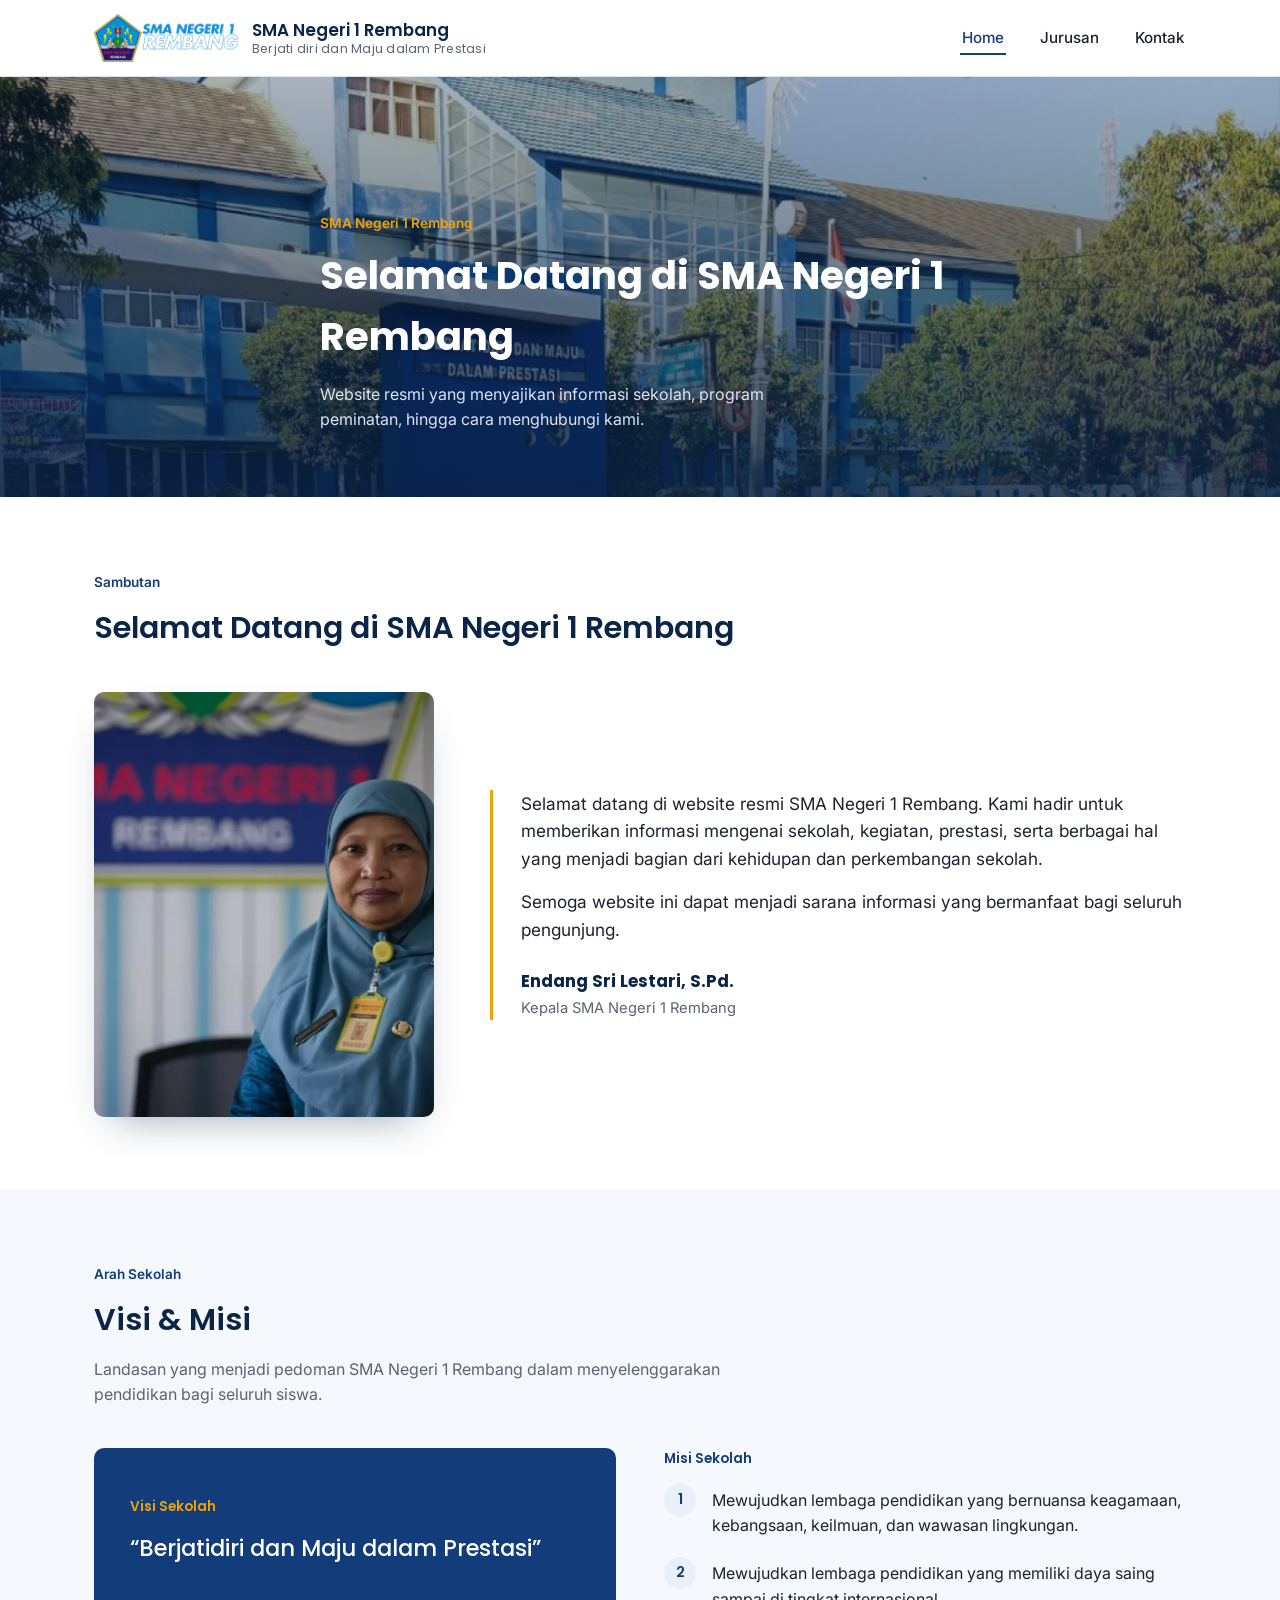
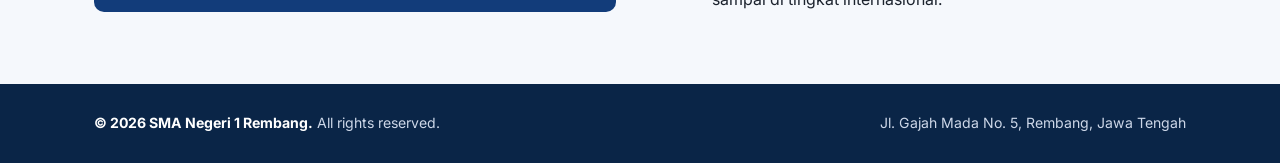
==== Week 3/index.html @ 7b71f978 "add week 3 - website sekolah" ====
<!DOCTYPE html>
<html lang="id">
<head>
<meta charset="UTF-8" />
<meta name="viewport" content="width=device-width, initial-scale=1.0" />
<title>SMA Negeri 1 Rembang — Beranda</title>
<link rel="preconnect" href="https://fonts.googleapis.com" />
<link rel="preconnect" href="https://fonts.gstatic.com" crossorigin />
<link href="https://fonts.googleapis.com/css2?family=Inter:wght@400;500;600&family=Poppins:wght@500;600;700&display=swap" rel="stylesheet" />
<link rel="stylesheet" href="style.css" />
</head>
<body>

<header class="site-header">
    <div class="container">
    <div class="brand">
        <img src="assets/logo.png" alt="Logo SMA Negeri 1 Rembang" />
        <div class="brand-name">
        SMA Negeri 1 Rembang
        <span>Berjati diri dan Maju dalam Prestasi</span>
        </div>
    </div>
    <nav class="main-nav">
        <ul>
        <li><a href="index.html" aria-current="page">Home</a></li>
        <li><a href="jurusan.html">Jurusan</a></li>
        <li><a href="kontak.html">Kontak</a></li>
        </ul>
    </nav>
    </div>
</header>

<main>

    <!-- Hero / Landing -->
    <section class="hero">
    <div class="container">
        <span class="hero-kicker">SMA Negeri 1 Rembang</span>
        <h1>Selamat Datang di SMA Negeri 1 Rembang</h1>
        <p>
        Website resmi yang menyajikan informasi sekolah, program peminatan,
        hingga cara menghubungi kami.
        </p>
    </div>
    </section>

    <!-- Sambutan Kepala Sekolah -->
    <section class="section">
    <div class="container">
        <span class="section-kicker">Sambutan</span>
        <h1 class="section-title">Selamat Datang di SMA Negeri 1 Rembang</h1>

        <div class="sambutan" style="margin-top: 40px;">
        <div class="sambutan-photo">
            <img src="assets/kepala-sekolah.png" alt="Foto Ibu Endang Sri Lestari, S.Pd., Kepala SMA Negeri 1 Rembang" />
        </div>
        <div class="sambutan-quote">
            <p>
            Selamat datang di website resmi SMA Negeri 1 Rembang. Kami hadir untuk
            memberikan informasi mengenai sekolah, kegiatan, prestasi, serta berbagai
            hal yang menjadi bagian dari kehidupan dan perkembangan sekolah.
            </p>
            <p>
            Semoga website ini dapat menjadi sarana informasi yang bermanfaat bagi
            seluruh pengunjung.
            </p>
            <div class="sambutan-signature">
            <strong>Endang Sri Lestari, S.Pd.</strong>
            <span>Kepala SMA Negeri 1 Rembang</span>
            </div>
        </div>
        </div>
    </div>
    </section>

    <!-- Visi & Misi -->
    <section class="section section-soft">
    <div class="container">
        <span class="section-kicker">Arah Sekolah</span>
        <h2 class="section-title">Visi &amp; Misi</h2>
        <p class="section-lede">
        Landasan yang menjadi pedoman SMA Negeri 1 Rembang dalam menyelenggarakan
        pendidikan bagi seluruh siswa.
        </p>

        <div class="visimisi">
        <div class="visi-card">
            <div class="label">Visi Sekolah</div>
            <p>&ldquo;Berjatidiri dan Maju dalam Prestasi&rdquo;</p>
        </div>

        <div class="misi-block">
            <div class="label">Misi Sekolah</div>
            <ol class="misi-list">
            <li>
                <span class="misi-num">1</span>
                <p>
                Mewujudkan lembaga pendidikan yang bernuansa keagamaan, kebangsaan,
                keilmuan, dan wawasan lingkungan.
                </p>
            </li>
            <li>
                <span class="misi-num">2</span>
                <p>
                Mewujudkan lembaga pendidikan yang memiliki daya saing sampai di
                tingkat internasional.
                </p>
            </li>
            </ol>
        </div>
        </div>
    </div>
    </section>

</main>

<footer class="site-footer">
    <div class="container">
    <span><strong>&copy; 2026 SMA Negeri 1 Rembang.</strong> All rights reserved.</span>
    <span>Jl. Gajah Mada No. 5, Rembang, Jawa Tengah</span>
    </div>
</footer>

</body>
</html>
---- Week 3/style.css ----
:root {
  --color-primary: #123c7a;      /* navy blue, dari logo */
  --color-primary-dark: #0a2547;
  --color-primary-soft: #eaf0fa;
  --color-accent: #f0a202;       /* gold, dari kuning logo — dipakai sedikit aja */
  --color-bg: #ffffff;
  --color-bg-soft: #f5f8fc;
  --color-text: #1c232e;
  --color-text-muted: #5b6472;
  --color-border: #dce3ec;

  --font-heading: "Poppins", "Segoe UI", sans-serif;
  --font-body: "Inter", "Segoe UI", sans-serif;

  --max-width: 1140px;
}

* {
  box-sizing: border-box;
}

html {
  scroll-behavior: smooth;
}

body {
  margin: 0;
  font-family: var(--font-body);
  color: var(--color-text);
  background: var(--color-bg);
  line-height: 1.6;
}

img {
  max-width: 100%;
  display: block;
}

a {
  color: inherit;
  text-decoration: none;
}

.container {
  max-width: var(--max-width);
  margin: 0 auto;
  padding: 0 24px;
}

h1, h2, h3 {
  font-family: var(--font-heading);
  color: var(--color-primary-dark);
  margin: 0;
}

/* ---------- Header & Navigasi ---------- */

.site-header {
  position: sticky;
  top: 0;
  z-index: 50;
  background: var(--color-bg);
  border-bottom: 1px solid var(--color-border);
}

.site-header .container {
  display: flex;
  align-items: center;
  justify-content: space-between;
  gap: 24px;
  padding-top: 14px;
  padding-bottom: 14px;
}

.brand {
  display: flex;
  align-items: center;
  gap: 14px;
}

.brand img {
  height: 48px;
  width: auto;
}

.brand-name {
  font-family: var(--font-heading);
  font-weight: 600;
  font-size: 1.05rem;
  color: var(--color-primary-dark);
  line-height: 1.25;
}

.brand-name span {
  display: block;
  font-weight: 400;
  font-size: 0.78rem;
  color: var(--color-text-muted);
  letter-spacing: 0.02em;
}

.main-nav ul {
  display: flex;
  gap: 32px;
  list-style: none;
  margin: 0;
  padding: 0;
}

.main-nav a {
  font-weight: 500;
  font-size: 0.95rem;
  color: var(--color-text);
  padding: 6px 2px;
  border-bottom: 2px solid transparent;
  transition: border-color 0.15s ease, color 0.15s ease;
}

.main-nav a:hover,
.main-nav a:focus-visible,
.main-nav a[aria-current="page"] {
  color: var(--color-primary);
  border-bottom-color: var(--color-primary);
}

/* ---------- Section umum ---------- */

.section {
  padding: 72px 0;
}

.section-soft {
  background: var(--color-bg-soft);
}

.section-title {
  font-size: 1.9rem;
  font-weight: 600;
  margin-bottom: 8px;
}

.section-kicker {
  display: inline-block;
  color: var(--color-primary);
  font-weight: 600;
  font-size: 0.85rem;
  margin-bottom: 10px;
}

.section-lede {
  color: var(--color-text-muted);
  max-width: 640px;
  margin-top: 12px;
}

/* ---------- Hero (index.html) ---------- */

.hero {
  position: relative;
  min-height: 420px;
  display: flex;
  align-items: flex-end;
  background: linear-gradient(180deg, rgba(10, 37, 71, 0.35) 0%, rgba(10, 37, 71, 0.82) 100%),
    url("assets/hero.jpg") center / cover no-repeat;
}

.hero .container {
  padding-top: 120px;
  padding-bottom: 48px;
}

.hero-kicker {
  display: inline-block;
  color: var(--color-accent);
  font-weight: 600;
  font-size: 0.85rem;
  margin-bottom: 10px;
}

.hero h1 {
  color: #fff;
  font-size: 2.4rem;
  max-width: 640px;
}

.hero p {
  color: #dbe4f5;
  max-width: 520px;
  margin-top: 14px;
}

/* ---------- Sambutan (index.html) ---------- */

.sambutan {
  display: grid;
  grid-template-columns: 340px 1fr;
  gap: 56px;
  align-items: center;
}

.sambutan-photo {
  border-radius: 10px;
  overflow: hidden;
  box-shadow: 0 18px 40px -20px rgba(10, 37, 71, 0.45);
}

.sambutan-photo img {
  width: 100%;
  height: 100%;
  object-fit: cover;
  aspect-ratio: 4 / 5;
}

.sambutan-quote {
  border-left: 3px solid var(--color-accent);
  padding-left: 28px;
}

.sambutan-quote p {
  font-size: 1.08rem;
  color: var(--color-text);
  margin: 0 0 16px;
}

.sambutan-signature {
  margin-top: 24px;
}

.sambutan-signature strong {
  display: block;
  font-family: var(--font-heading);
  font-size: 1.05rem;
  color: var(--color-primary-dark);
}

.sambutan-signature span {
  color: var(--color-text-muted);
  font-size: 0.92rem;
}

/* ---------- Visi & Misi ---------- */

.visimisi {
  display: grid;
  grid-template-columns: 1fr 1fr;
  gap: 48px;
  margin-top: 40px;
}

.visi-card {
  background: var(--color-primary);
  color: #fff;
  border-radius: 10px;
  padding: 36px;
  display: flex;
  flex-direction: column;
  justify-content: center;
}

.visi-card .label {
  font-family: var(--font-heading);
  font-size: 0.85rem;
  font-weight: 600;
  color: var(--color-accent);
  margin-bottom: 14px;
}

.visi-card p {
  font-family: var(--font-heading);
  font-size: 1.4rem;
  font-weight: 500;
  line-height: 1.45;
  margin: 0;
}

.misi-block .label {
  font-family: var(--font-heading);
  font-size: 0.85rem;
  font-weight: 600;
  color: var(--color-primary);
  margin-bottom: 14px;
}

.misi-list {
  list-style: none;
  margin: 0;
  padding: 0;
  display: flex;
  flex-direction: column;
  gap: 18px;
}

.misi-list li {
  display: flex;
  gap: 16px;
  align-items: flex-start;
}

.misi-num {
  flex: none;
  width: 32px;
  height: 32px;
  border-radius: 50%;
  background: var(--color-primary-soft);
  color: var(--color-primary);
  font-family: var(--font-heading);
  font-weight: 600;
  font-size: 0.9rem;
  display: flex;
  align-items: center;
  justify-content: center;
}

.misi-list p {
  margin: 4px 0 0;
}

/* ---------- Footer ---------- */

.site-footer {
  background: var(--color-primary-dark);
  color: #cdd7e8;
  padding: 28px 0;
}

.site-footer .container {
  display: flex;
  align-items: center;
  justify-content: space-between;
  flex-wrap: wrap;
  gap: 8px;
  font-size: 0.88rem;
}

.site-footer strong {
  color: #fff;
}

/* ---------- Jurusan page ---------- */

.jurusan-grid {
  display: grid;
  grid-template-columns: repeat(3, 1fr);
  gap: 24px;
  margin-top: 40px;
}

.jurusan-card {
  background: var(--color-bg);
  border: 1px solid var(--color-border);
  border-radius: 10px;
  padding: 28px;
}

.jurusan-card .kode {
  display: inline-flex;
  align-items: center;
  justify-content: center;
  width: 46px;
  height: 46px;
  border-radius: 8px;
  background: var(--color-primary-soft);
  color: var(--color-primary);
  font-family: var(--font-heading);
  font-weight: 700;
  font-size: 0.95rem;
  margin-bottom: 18px;
}

.jurusan-card h3 {
  font-size: 1.15rem;
  margin-bottom: 8px;
}

.jurusan-card p {
  color: var(--color-text-muted);
  font-size: 0.95rem;
  margin: 0;
}

.data-table {
  width: 100%;
  border-collapse: collapse;
  margin-top: 24px;
  font-size: 0.96rem;
}

.data-table caption {
  text-align: left;
  font-weight: 600;
  color: var(--color-primary-dark);
  margin-bottom: 12px;
  font-family: var(--font-heading);
}

.data-table th,
.data-table td {
  padding: 14px 18px;
  text-align: left;
  border-bottom: 1px solid var(--color-border);
}

.data-table thead th {
  background: var(--color-primary);
  color: #fff;
  font-family: var(--font-heading);
  font-weight: 600;
}

.data-table tbody tr:nth-child(even) {
  background: var(--color-bg-soft);
}

.data-table tfoot td {
  font-weight: 700;
  color: var(--color-primary-dark);
  border-bottom: none;
  border-top: 2px solid var(--color-primary);
}

/* ---------- Kontak page ---------- */

.kontak-grid {
  display: grid;
  grid-template-columns: 1.3fr 1fr;
  gap: 48px;
  align-items: start;
  margin-top: 40px;
}

.kontak-form {
  background: var(--color-bg);
  border: 1px solid var(--color-border);
  border-radius: 10px;
  padding: 32px;
  display: flex;
  flex-direction: column;
  gap: 20px;
}

.field {
  display: flex;
  flex-direction: column;
  gap: 8px;
}

.field label {
  font-weight: 600;
  font-size: 0.92rem;
  color: var(--color-primary-dark);
}

.field input,
.field textarea {
  font-family: var(--font-body);
  font-size: 0.96rem;
  padding: 12px 14px;
  border: 1px solid var(--color-border);
  border-radius: 6px;
  background: var(--color-bg-soft);
  color: var(--color-text);
}

.field input:focus,
.field textarea:focus {
  outline: none;
  border-color: var(--color-primary);
  background: #fff;
  box-shadow: 0 0 0 3px var(--color-primary-soft);
}

.field textarea {
  resize: vertical;
  min-height: 130px;
}

.btn-submit {
  align-self: flex-start;
  font-family: var(--font-heading);
  font-weight: 600;
  font-size: 0.95rem;
  color: #fff;
  background: var(--color-primary);
  border: none;
  padding: 13px 32px;
  border-radius: 6px;
  cursor: pointer;
  transition: background 0.15s ease;
}

.btn-submit:hover {
  background: var(--color-primary-dark);
}

.kontak-info {
  background: var(--color-primary);
  color: #fff;
  border-radius: 10px;
  padding: 32px;
}

.kontak-info h3 {
  color: #fff;
  font-size: 1.1rem;
  margin-bottom: 20px;
}

.kontak-info-item {
  display: flex;
  gap: 14px;
  margin-bottom: 20px;
}

.kontak-info-item:last-child {
  margin-bottom: 0;
}

.kontak-info-item .ikon {
  flex: none;
  width: 34px;
  height: 34px;
  border-radius: 50%;
  background: rgba(255, 255, 255, 0.14);
  display: flex;
  align-items: center;
  justify-content: center;
  font-size: 0.9rem;
}

.kontak-info-item .teks {
  font-size: 0.92rem;
  color: #dbe4f5;
}

.kontak-info-item .teks strong {
  display: block;
  color: #fff;
  font-family: var(--font-heading);
  font-size: 0.85rem;
  font-weight: 600;
  margin-bottom: 4px;
}

/* ---------- Responsive ---------- */

@media (max-width: 860px) {
  .main-nav ul {
    gap: 18px;
  }

  .sambutan,
  .visimisi,
  .kontak-grid {
    grid-template-columns: 1fr;
  }

  .jurusan-grid {
    grid-template-columns: 1fr;
  }

  .site-footer .container {
    flex-direction: column;
    text-align: center;
  }
}

@media (max-width: 560px) {
  .main-nav ul {
    gap: 12px;
    font-size: 0.85rem;
  }

  .brand-name {
    font-size: 0.9rem;
  }

  .section {
    padding: 48px 0;
  }
}
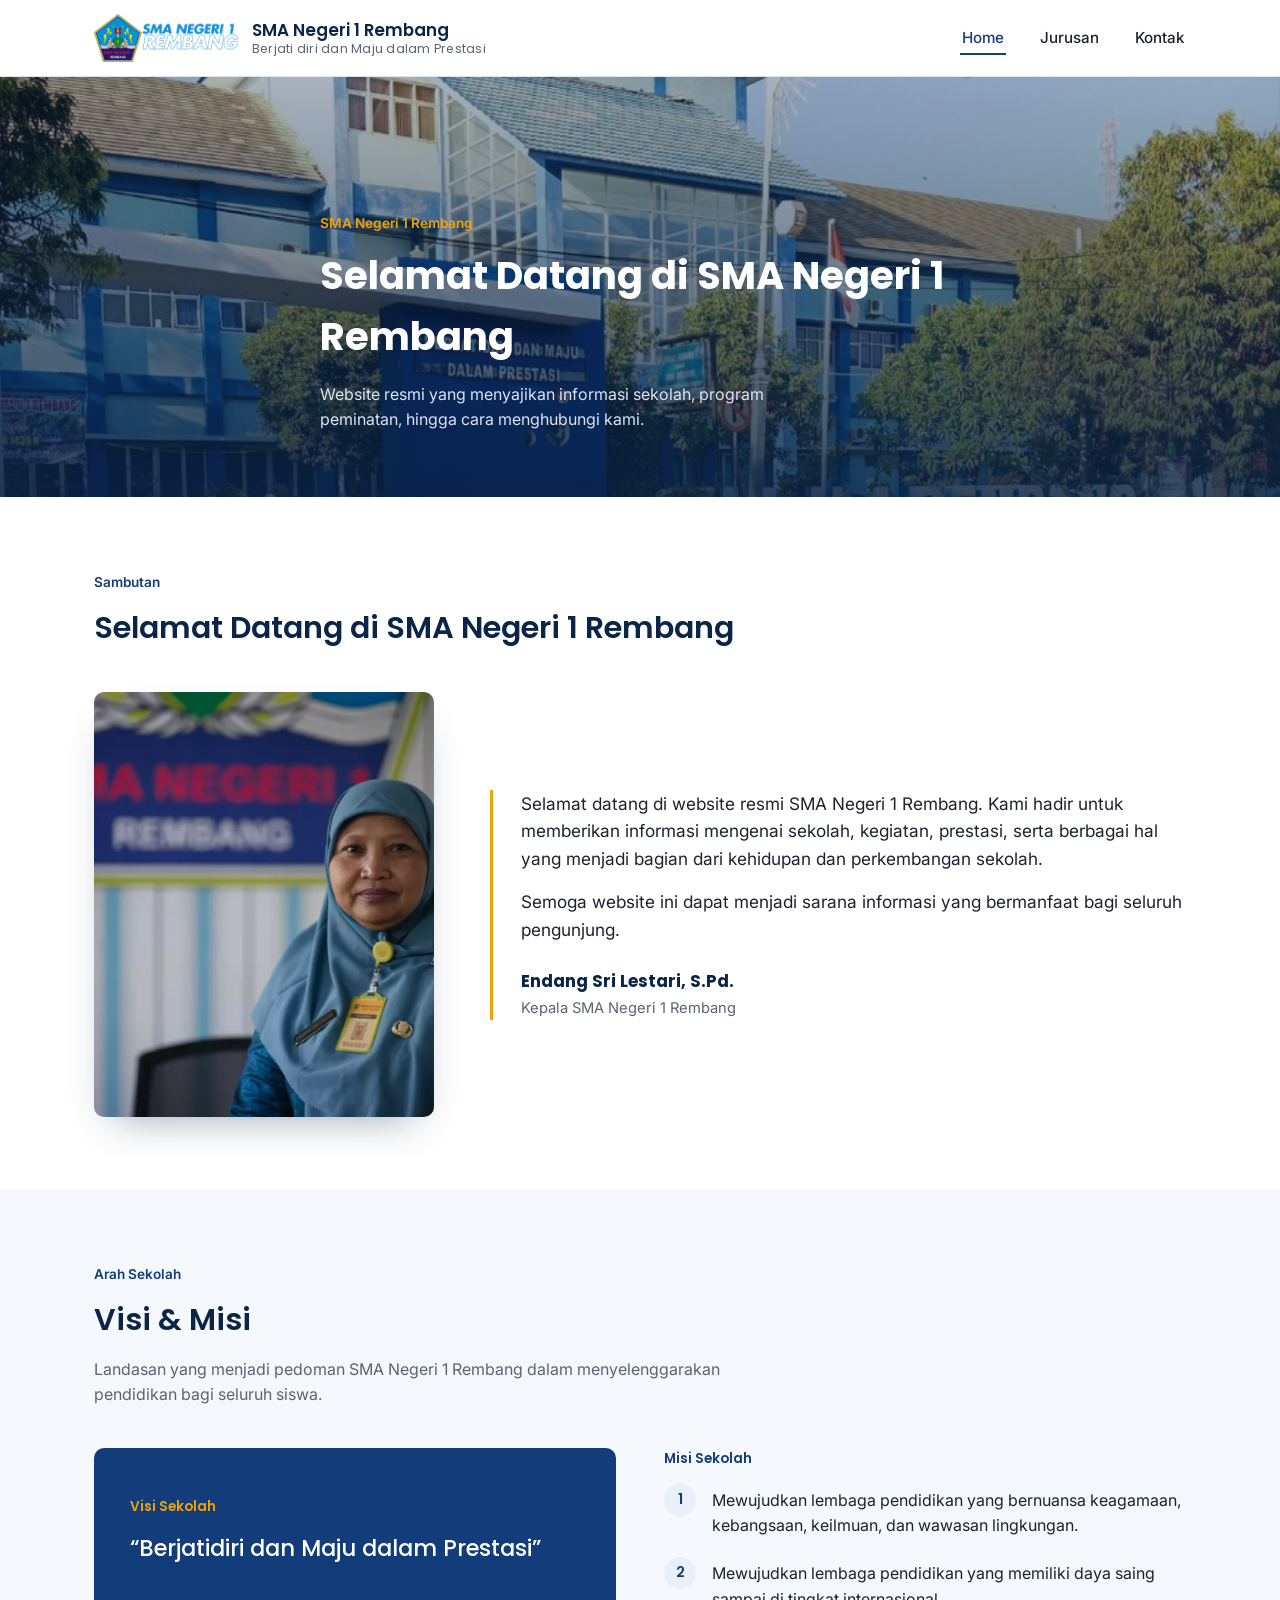
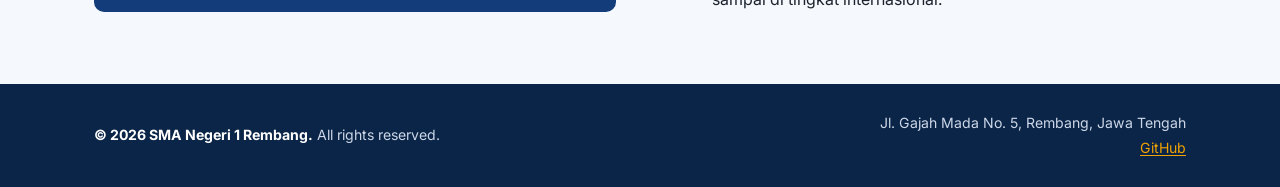
==== commit 64ce0178: "put the GitHub link in the footer" ====
--- a/Week 3/index.html
+++ b/Week 3/index.html
@@ -117,7 +117,10 @@
 <footer class="site-footer">
     <div class="container">
     <span><strong>&copy; 2026 SMA Negeri 1 Rembang.</strong> All rights reserved.</span>
-    <span>Jl. Gajah Mada No. 5, Rembang, Jawa Tengah</span>
+    <div class="footer-info">
+        <span>Jl. Gajah Mada No. 5, Rembang, Jawa Tengah</span>
+        <span><a href="https://github.com/ayudyadevina/Pweb-Assignment" target="_blank" rel="noopener">GitHub</a></span>
+    </div>
     </div>
 </footer>
 
--- a/Week 3/style.css
+++ b/Week 3/style.css
@@ -332,8 +332,26 @@
   font-size: 0.88rem;
 }
 
+.footer-info {
+  display: flex;
+  flex-direction: column;
+  align-items: flex-end;
+  gap: 2px;
+}
+
 .site-footer strong {
   color: #fff;
+}
+
+.site-footer a {
+  color: var(--color-accent);
+  text-decoration: underline;
+  text-underline-offset: 2px;
+}
+
+.site-footer a:hover,
+.site-footer a:focus-visible {
+  color: #ffc233;
 }
 
 /* ---------- Jurusan page ---------- */
@@ -562,6 +580,10 @@
     flex-direction: column;
     text-align: center;
   }
+
+  .footer-info {
+    align-items: center;
+  }
 }
 
 @media (max-width: 560px) {
